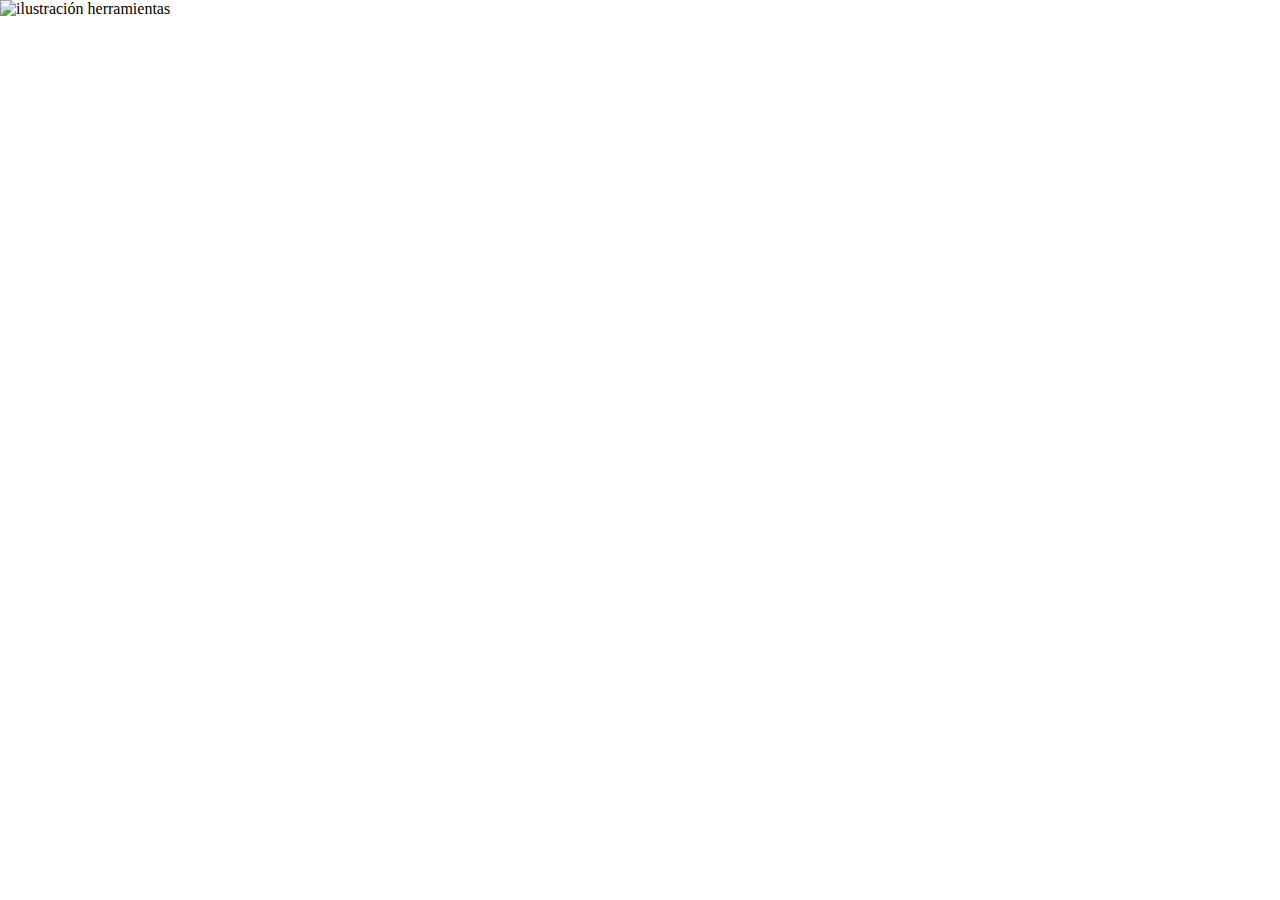
==== 001-Pop-ups/index.html @ afa10328 "Cambio de nombre" ====
<!DOCTYPE html>
<html lang="en">

<head>
    <meta charset="UTF-8">
    <meta http-equiv="X-UA-Compatible" content="IE=edge">
    <meta name="viewport" content="width=device-width, initial-scale=1.0">
    <link rel="stylesheet" href="styles.css">
    <title>001 | Pop-ups</title>
</head>

<body>
    <main>
        <section class="popups">
            <div class="cookies">
                <img src="/#001 - Pop-ups/assets/herramientas.png" alt="ilustración herramientas" srcset="">
            </div>
        </section>
    </main>
</body>

</html>
---- 001-Pop-ups/styles.css ----
* {
    margin: 0;
    padding: 0;
    box-sizing: border-box;
}

.main {
    background-color: #F0F0F0;
}
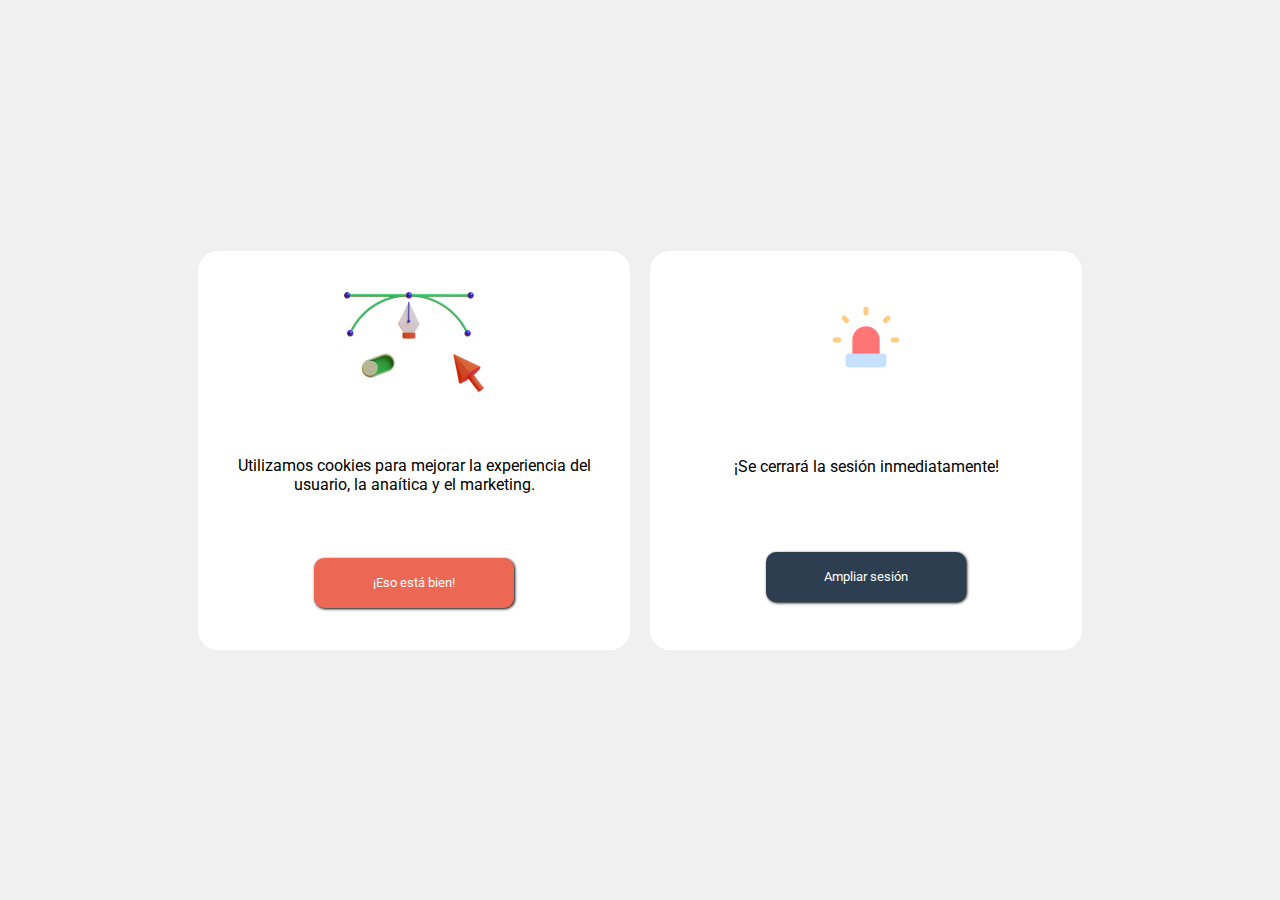
==== commit 6870af53: "001 - Finished" ====
--- a/001-Pop-ups/index.html
+++ b/001-Pop-ups/index.html
@@ -5,15 +5,22 @@
     <meta charset="UTF-8">
     <meta http-equiv="X-UA-Compatible" content="IE=edge">
     <meta name="viewport" content="width=device-width, initial-scale=1.0">
-    <link rel="stylesheet" href="styles.css">
+    <link rel="stylesheet" href="styles.css" />
     <title>001 | Pop-ups</title>
 </head>
 
 <body>
     <main>
-        <section class="popups">
-            <div class="cookies">
-                <img src="/#001 - Pop-ups/assets/herramientas.png" alt="ilustración herramientas" srcset="">
+        <section class="container">
+            <div class="popups">
+                <img src="/001-Pop-ups/assets/herramientas.png" alt="ilustración herramientas" srcset="" />
+                <p>Utilizamos cookies para mejorar la experiencia del usuario, la anaítica y el marketing.</p>
+                <button class="pop-cookies">¡Eso está bien!</button>
+            </div>
+            <div class="popups">
+                <img src="/001-Pop-ups/assets/alerta.png" alt="ilustración alerta" srcset="" />
+                <p>¡Se cerrará la sesión inmediatamente!</p>
+                <button class="pop-alerta">Ampliar sesión</button>
             </div>
         </section>
     </main>
--- a/001-Pop-ups/styles.css
+++ b/001-Pop-ups/styles.css
@@ -1,9 +1,51 @@
+@import url('https://fonts.googleapis.com/css2?family=Roboto&display=swap');
 * {
     margin: 0;
     padding: 0;
     box-sizing: border-box;
+    font-family: 'Roboto', sans-serif;
 }
 
-.main {
-    background-color: #F0F0F0;
+body {
+    background-color: #f0f0f0;
+}
+
+.container {
+    height: 100vh;
+    width: 100vw;
+    display: flex;
+    justify-content: center;
+    align-items: center;
+}
+
+.popups {
+    height: 399px;
+    width: 432px;
+    padding: 10px;
+    background-color: white;
+    border-radius: 20px;
+    margin: 10px;
+    display: flex;
+    flex-direction: column;
+    justify-content: space-around;
+    align-items: center;
+    text-align: center;
+}
+
+.popups button {
+    height: 50px;
+    width: 200px;
+    color: white;
+    border-radius: 10px;
+    box-shadow: 1px 1px 3px black;
+    border: 0;
+    cursor: pointer;
+}
+
+.pop-cookies {
+    background-color: #ED6755;
+}
+
+.pop-alerta {
+    background-color: #2C3E50;
 }